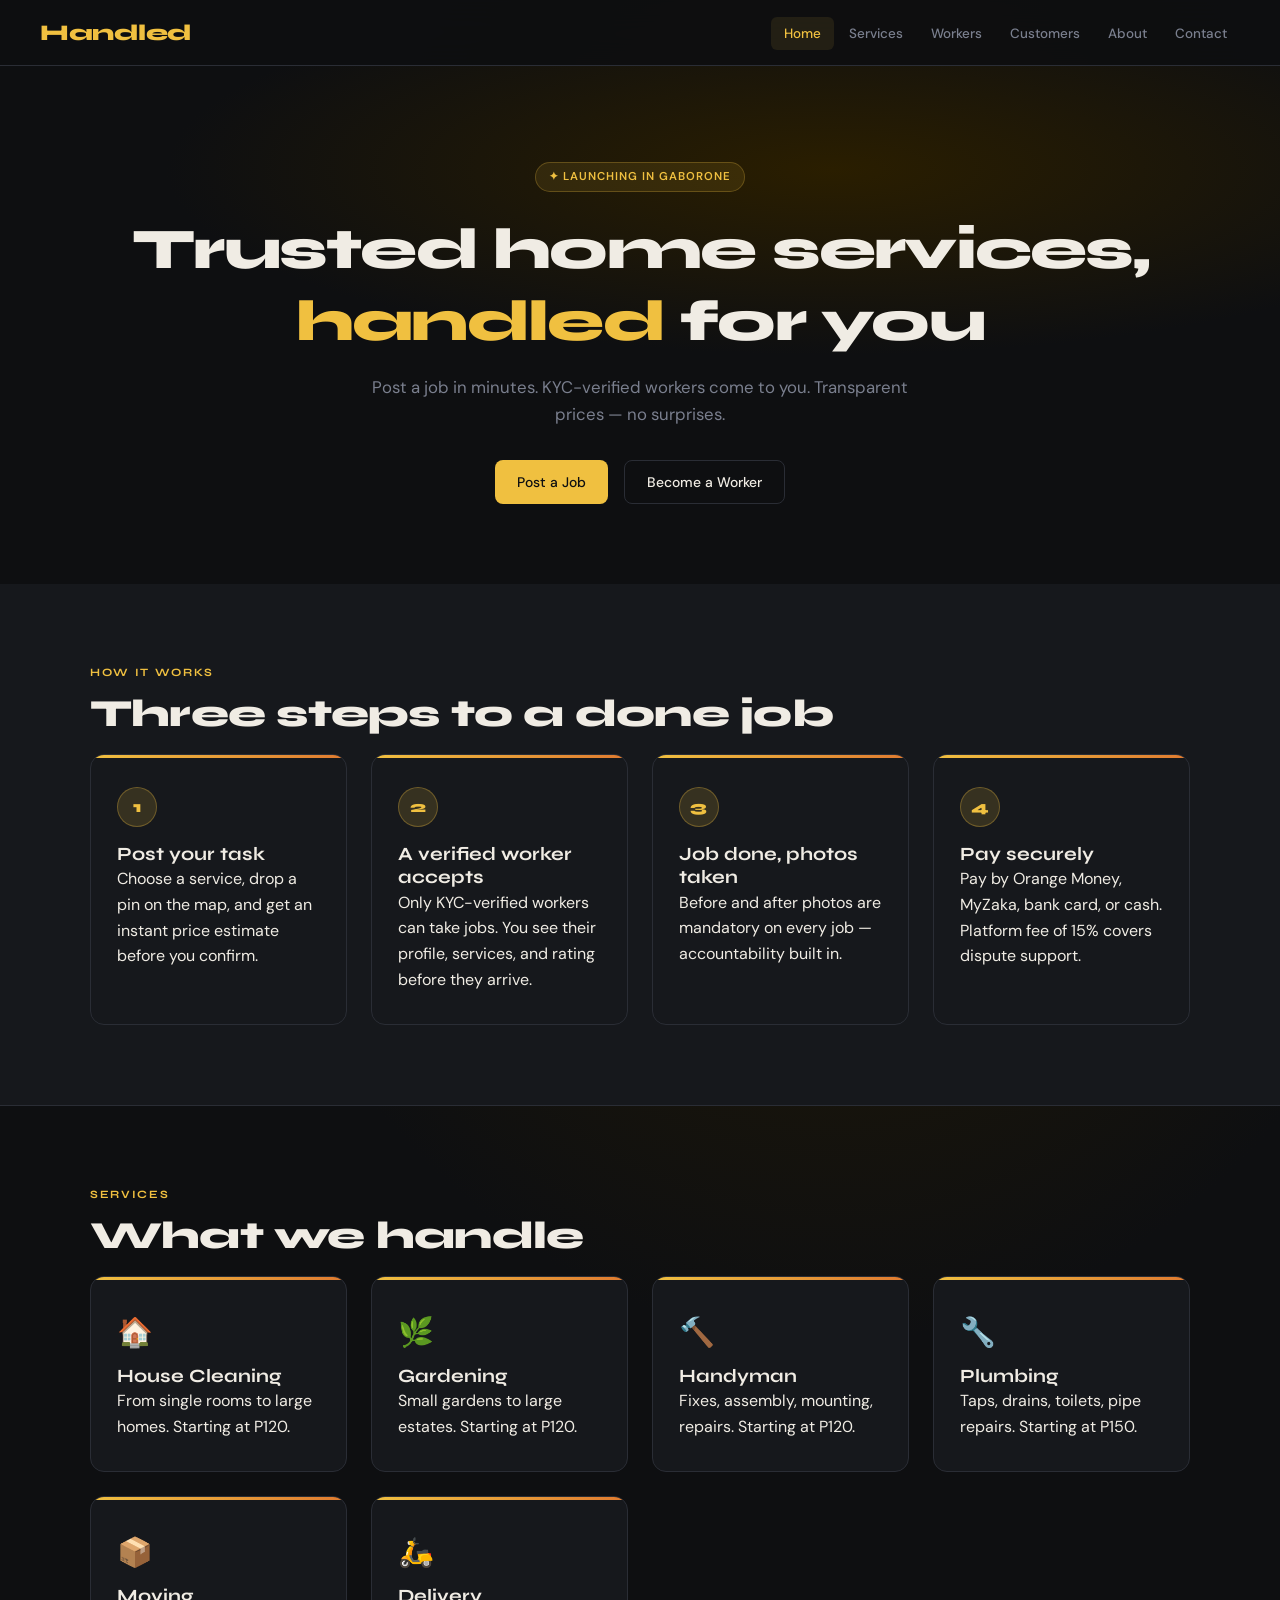
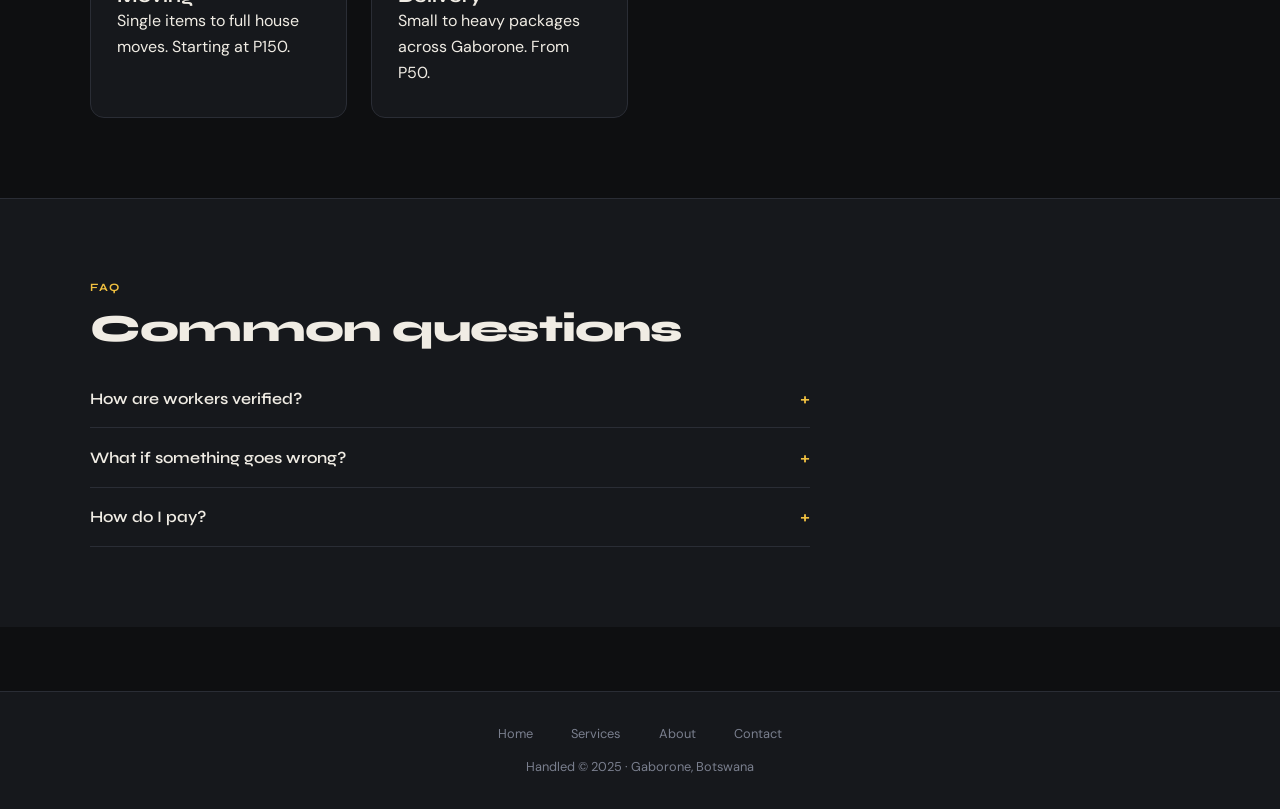
==== index.html @ a6fcd292 "Create index.html" ====
<!DOCTYPE html>
<html lang="en">
<head>
  <meta charset="UTF-8" />
  <meta name="viewport" content="width=device-width, initial-scale=1.0" />
  <title>Handled - Home</title>
  <meta name="description" content="Handled connects you with KYC-verified, trusted workers for house cleaning, plumbing, gardening, handyman jobs, moving, and delivery across Gaborone, Botswana." />
  <link rel="preconnect" href="https://fonts.googleapis.com" />
  <link href="https://fonts.googleapis.com/css2?family=Syne:wght@400;600;700;800&family=DM+Sans:wght@300;400;500;600&display=swap" rel="stylesheet" />
  <style>
    /* Paste ALL root tokens, element resets, structural CSS, and footer styles here verbatim from original code */
    :root {
      --bg: #0e0f11; --surface: #16181c; --surface2: #1e2127; --surface3: #252830; --border: #2a2d35;
      --accent: #f0c040; --accent2: #e07b30; --text: #f0ece4; --muted: #7a7f8e; --success: #4ade80;
      --danger: #f87171; --info: #60a5fa; --radius: 14px; --radius-sm: 8px; --radius-xs: 6px;
      --shadow: 0 4px 24px rgba(0,0,0,0.35); --shadow-lg: 0 8px 40px rgba(0,0,0,0.55); --primary: #0e0f11; --white: #f0ece4;
    }
    *, *::before, *::after { box-sizing: border-box; margin: 0; padding: 0; }
    body { font-family: 'DM Sans', sans-serif; background: var(--bg); color: var(--text); line-height: 1.6; overflow-x: hidden; }
    h1, h2, h3, h4 { font-family: 'Syne', sans-serif; line-height: 1.25; }
    nav { position: fixed; top: 0; left: 0; right: 0; z-index: 1000; background: rgba(14,15,17,.92); backdrop-filter: blur(18px); color: var(--white); display: flex; align-items: center; justify-content: space-between; padding: 0 2.5rem; height: 66px; border-bottom: 1px solid var(--border); }
    .nav-brand { font-family: 'Syne', sans-serif; font-weight: 800; font-size: 1.4rem; color: var(--accent); text-decoration: none; letter-spacing: -.02em; }
    .nav-links { display: flex; gap: 2px; list-style: none; }
    .nav-links a { padding: 8px 13px; border-radius: var(--radius-xs); font-size: .84rem; font-weight: 500; color: var(--muted); text-decoration: none; transition: all .18s; }
    .nav-links a.active { color: var(--accent); background: rgba(240,192,64,.09); }
    .hero { background: radial-gradient(ellipse 80% 55% at 65% 20%, #2a1e00, var(--bg) 65%); color: var(--white); padding: 6rem 2.5rem 5rem; text-align: center; }
    .hero h1 { font-size: clamp(2rem, 5vw, 3.6rem); font-weight: 800; margin-bottom: 1rem; letter-spacing: -.03em; }
    .hero h1 span { color: var(--accent); }
    .hero-badge { display: inline-flex; align-items: center; gap: 7px; background: rgba(240,192,64,.1); border: 1px solid rgba(240,192,64,.25); padding: 5px 13px; border-radius: 99px; margin-bottom: 22px; font-size: .71rem; letter-spacing: .09em; text-transform: uppercase; color: var(--accent); font-weight: 600; }
    .hero p { font-size: 1.05rem; color: var(--muted); max-width: 560px; margin: 0 auto 2rem; }
    .hero-btns { display: flex; gap: 1rem; justify-content: center; flex-wrap: wrap; }
    .btn { display: inline-flex; align-items: center; gap: .4rem; padding: 10px 22px; border-radius: var(--radius-sm); font-family: 'DM Sans', sans-serif; font-size: .87rem; font-weight: 500; cursor: pointer; border: none; transition: all .18s; text-decoration: none; }
    .btn-primary { background: var(--accent); color: #0e0f11; }
    .btn-outline { background: transparent; color: var(--text); border: 1px solid var(--border); }
    .section { padding: 5rem 2.5rem; }
    .section-inner { max-width: 1100px; margin: 0 auto; }
    .section-label { font-size: .7rem; font-weight: 700; text-transform: uppercase; letter-spacing: .15em; color: var(--accent); margin-bottom: .5rem; font-family: 'Syne', sans-serif; }
    .section-title { font-size: clamp(1.6rem, 3vw, 2.4rem); font-weight: 800; margin-bottom: 1rem; letter-spacing: -.02em; }
    .steps-grid { display: grid; grid-template-columns: repeat(auto-fit, minmax(220px, 1fr)); gap: 1.5rem; }
    .step-card { background: var(--surface); border: 1px solid var(--border); border-radius: var(--radius); padding: 2rem 1.6rem; position: relative; overflow: hidden; transition: all .22s; }
    .step-card::before { content: ''; position: absolute; top: 0; left: 0; right: 0; height: 3px; background: linear-gradient(90deg, var(--accent), var(--accent2)); }
    .step-num { width: 40px; height: 40px; border-radius: 50%; background: rgba(240,192,64,.15); color: var(--accent); border: 1px solid rgba(240,192,64,.3); display: flex; align-items: center; justify-content: center; font-family: 'Syne', sans-serif; font-weight: 800; font-size: 1rem; margin-bottom: 1rem; }
    .faq-list { max-width: 720px; }
    .faq-item { border-bottom: 1px solid var(--border); }
    .faq-q { width: 100%; background: none; border: none; text-align: left; padding: 1.1rem 0; font-family: 'Syne', sans-serif; font-size: 1rem; font-weight: 600; cursor: pointer; display: flex; justify-content: space-between; align-items: center; color: var(--text); }
    .faq-icon { font-size: 1.2rem; transition: transform .2s; color: var(--accent); }
    .faq-a { display: none; padding-bottom: 1rem; font-size: .88rem; color: var(--muted); line-height: 1.7; }
    .faq-a.open { display: block; }
    footer { background: var(--surface); border-top: 1px solid var(--border); color: var(--muted); text-align: center; padding: 2rem; font-size: .8rem; margin-top: 4rem; }
    footer a { color: var(--muted); text-decoration: none; margin: 0 .6rem; }
    .footer-links { display: flex; justify-content: center; flex-wrap: wrap; gap: .3rem 1.2rem; margin-bottom: .8rem; }
    #page-home { background: radial-gradient(ellipse 80% 55% at 65% 20%, #2a1e00, var(--bg) 65%); display: block; padding-top: 66px;}
  </style>
</head>
<body>

<nav aria-label="Main navigation">
  <a class="nav-brand" href="index.html">Handled</a>
  <ul class="nav-links" role="list">
    <li><a href="index.html" id="nav-home" class="active">Home</a></li>
    <li><a href="services.html" id="nav-services">Services</a></li>
    <li><a href="workers.html" id="nav-workers">Workers</a></li>
    <li><a href="customers.html" id="nav-customers">Customers</a></li>
    <li><a href="about.html" id="nav-about">About</a></li>
    <li><a href="contact.html" id="nav-contact">Contact</a></li>
  </ul>
</nav>

<div class="page active" id="page-home">
  <section class="hero">
    <div class="hero-badge">✦ Launching in Gaborone</div>
    <h1>Trusted home services,<br><span>handled</span> for you</h1>
    <p>Post a job in minutes. KYC-verified workers come to you. Transparent prices — no surprises.</p>
    <div class="hero-btns">
      <a class="btn btn-primary" href="customers.html">Post a Job</a>
      <a class="btn btn-outline" href="workers.html">Become a Worker</a>
    </div>
  </section>

  <section class="section" style="background:var(--surface);border-bottom:1px solid var(--border);">
    <div class="section-inner">
      <p class="section-label">How it works</p>
      <h2 class="section-title">Three steps to a done job</h2>
      <div class="steps-grid">
        <div class="step-card"><div class="step-num" aria-hidden="true">1</div><h3>Post your task</h3><p>Choose a service, drop a pin on the map, and get an instant price estimate before you confirm.</p></div>
        <div class="step-card"><div class="step-num" aria-hidden="true">2</div><h3>A verified worker accepts</h3><p>Only KYC-verified workers can take jobs. You see their profile, services, and rating before they arrive.</p></div>
        <div class="step-card"><div class="step-num" aria-hidden="true">3</div><h3>Job done, photos taken</h3><p>Before and after photos are mandatory on every job — accountability built in.</p></div>
        <div class="step-card"><div class="step-num" aria-hidden="true">4</div><h3>Pay securely</h3><p>Pay by Orange Money, MyZaka, bank card, or cash. Platform fee of 15% covers dispute support.</p></div>
      </div>
    </div>
  </section>

  <section class="section">
    <div class="section-inner">
      <p class="section-label">Services</p>
      <h2 class="section-title">What we handle</h2>
      <div class="steps-grid">
        <div class="step-card" style="cursor:pointer" onclick="window.location.href='services.html'"><div style="font-size:1.8rem;margin-bottom:.6rem">🏠</div><h3>House Cleaning</h3><p>From single rooms to large homes. Starting at P120.</p></div>
        <div class="step-card" style="cursor:pointer" onclick="window.location.href='services.html'"><div style="font-size:1.8rem;margin-bottom:.6rem">🌿</div><h3>Gardening</h3><p>Small gardens to large estates. Starting at P120.</p></div>
        <div class="step-card" style="cursor:pointer" onclick="window.location.href='services.html'"><div style="font-size:1.8rem;margin-bottom:.6rem">🔨</div><h3>Handyman</h3><p>Fixes, assembly, mounting, repairs. Starting at P120.</p></div>
        <div class="step-card" style="cursor:pointer" onclick="window.location.href='services.html'"><div style="font-size:1.8rem;margin-bottom:.6rem">🔧</div><h3>Plumbing</h3><p>Taps, drains, toilets, pipe repairs. Starting at P150.</p></div>
        <div class="step-card" style="cursor:pointer" onclick="window.location.href='services.html'"><div style="font-size:1.8rem;margin-bottom:.6rem">📦</div><h3>Moving</h3><p>Single items to full house moves. Starting at P150.</p></div>
        <div class="step-card" style="cursor:pointer" onclick="window.location.href='services.html'"><div style="font-size:1.8rem;margin-bottom:.6rem">🛵</div><h3>Delivery</h3><p>Small to heavy packages across Gaborone. From P50.</p></div>
      </div>
    </div>
  </section>

  <section class="section" style="background:var(--surface);border-top:1px solid var(--border);">
    <div class="section-inner">
      <p class="section-label">FAQ</p>
      <h2 class="section-title">Common questions</h2>
      <div class="faq-list" id="faqList">
        <div class="faq-item"><button class="faq-q" onclick="toggleFaq(this)">How are workers verified? <span class="faq-icon">+</span></button><div class="faq-a">Every worker submits a government-issued ID and a selfie. Our admin team manually reviews these before approving. Workers cannot go online until verified.</div></div>
        <div class="faq-item"><button class="faq-q" onclick="toggleFaq(this)">What if something goes wrong? <span class="faq-icon">+</span></button><div class="faq-a">Contact our support team within 48 hours of job completion. We review the mandatory before and after photos and mediate between you and the worker. Refunds are assessed case by case.</div></div>
        <div class="faq-item"><button class="faq-q" onclick="toggleFaq(this)">How do I pay? <span class="faq-icon">+</span></button><div class="faq-a">We accept Orange Money, MyZaka, bank card, and cash. Payment is confirmed once the job is marked done and both parties are satisfied.</div></div>
      </div>
    </div>
  </section>

  <footer>
    <div class="footer-links">
      <a href="index.html">Home</a><a href="services.html">Services</a>
      <a href="about.html">About</a><a href="contact.html">Contact</a>
    </div>
    <p>Handled &copy; 2025 &middot; Gaborone, Botswana</p>
  </footer>
</div>

<script>
function toggleFaq(btn){
  const a = btn.nextElementSibling;
  const isOpen = a.style.display === 'block';
  document.querySelectorAll('.faq-a').forEach(el=>el.style.display='none');
  if(!isOpen){ a.style.display = 'block'; }
}
</script>
</body>
</html>
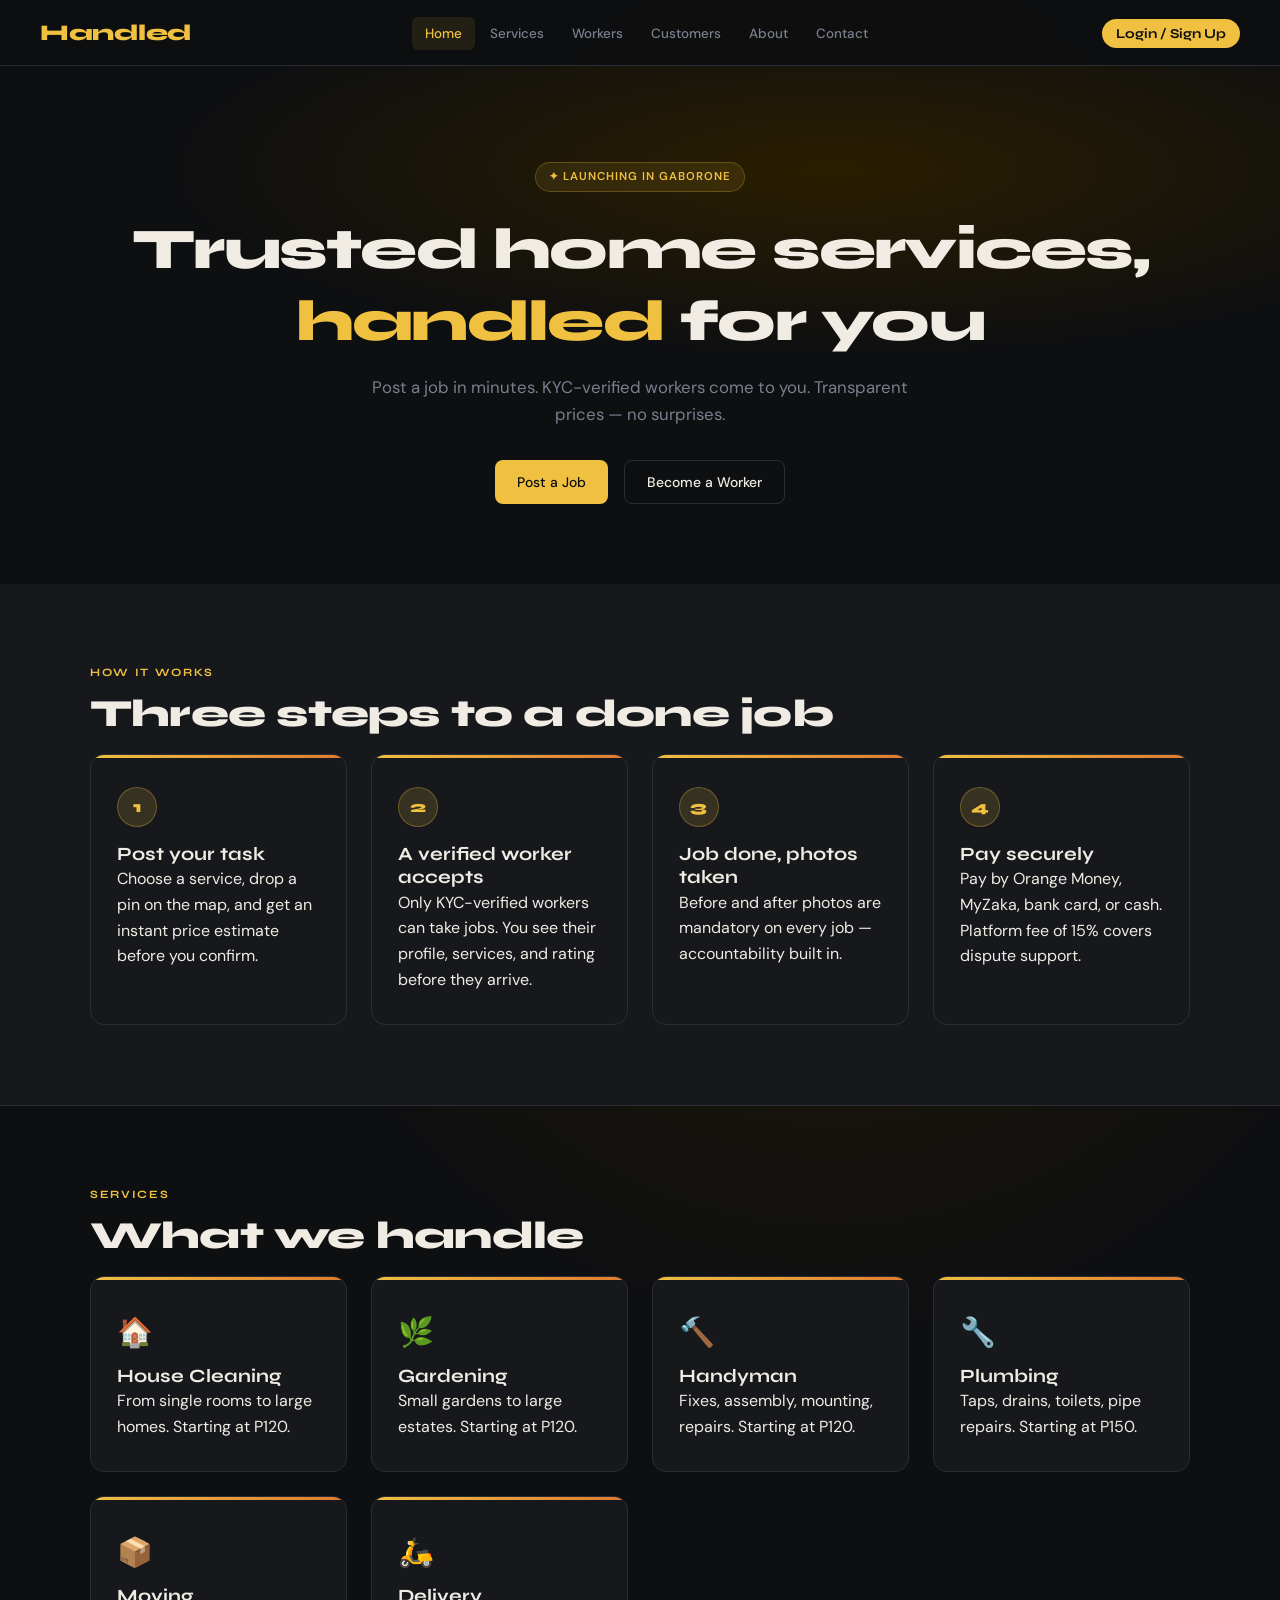
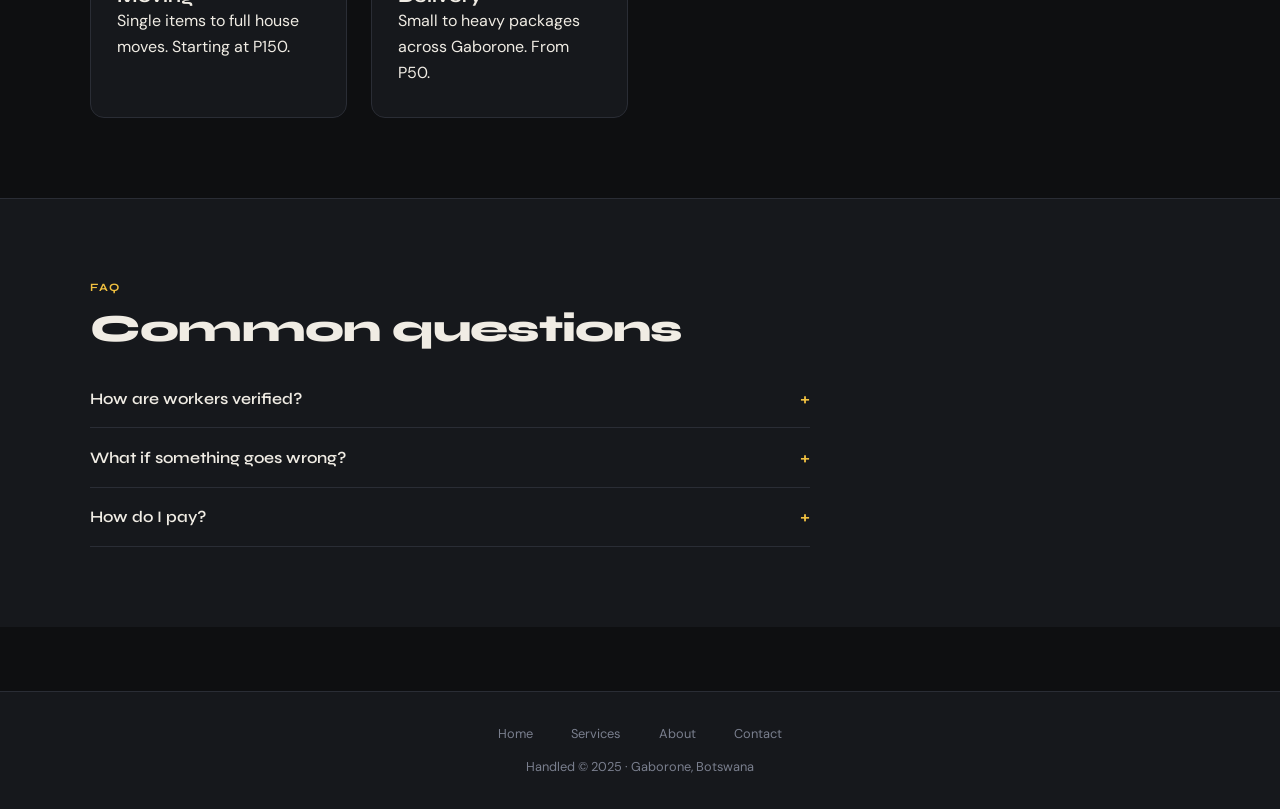
==== commit beceee3d: "Update navigation links and add login button" ====
--- a/index.html
+++ b/index.html
@@ -57,13 +57,16 @@
 <nav aria-label="Main navigation">
   <a class="nav-brand" href="index.html">Handled</a>
   <ul class="nav-links" role="list">
-    <li><a href="index.html" id="nav-home" class="active">Home</a></li>
-    <li><a href="services.html" id="nav-services">Services</a></li>
-    <li><a href="workers.html" id="nav-workers">Workers</a></li>
-    <li><a href="customers.html" id="nav-customers">Customers</a></li>
-    <li><a href="about.html" id="nav-about">About</a></li>
-    <li><a href="contact.html" id="nav-contact">Contact</a></li>
+    <li><a href="index.html" class="active">Home</a></li>
+    <li><a href="services.html">Services</a></li>
+    <li><a href="workers.html">Workers</a></li>
+    <li><a href="customers.html">Customers</a></li>
+    <li><a href="about.html">About</a></li>
+    <li><a href="contact.html">Contact</a></li>
   </ul>
+  <div class="nav-right">
+    <a href="customers.html" style="font-size: .85rem; font-weight: 700; color: #0e0f11; background: var(--accent); text-decoration: none; padding: 6px 14px; border-radius: 20px; font-family: 'Syne', sans-serif;">Login / Sign Up</a>
+  </div>
 </nav>
 
 <div class="page active" id="page-home">
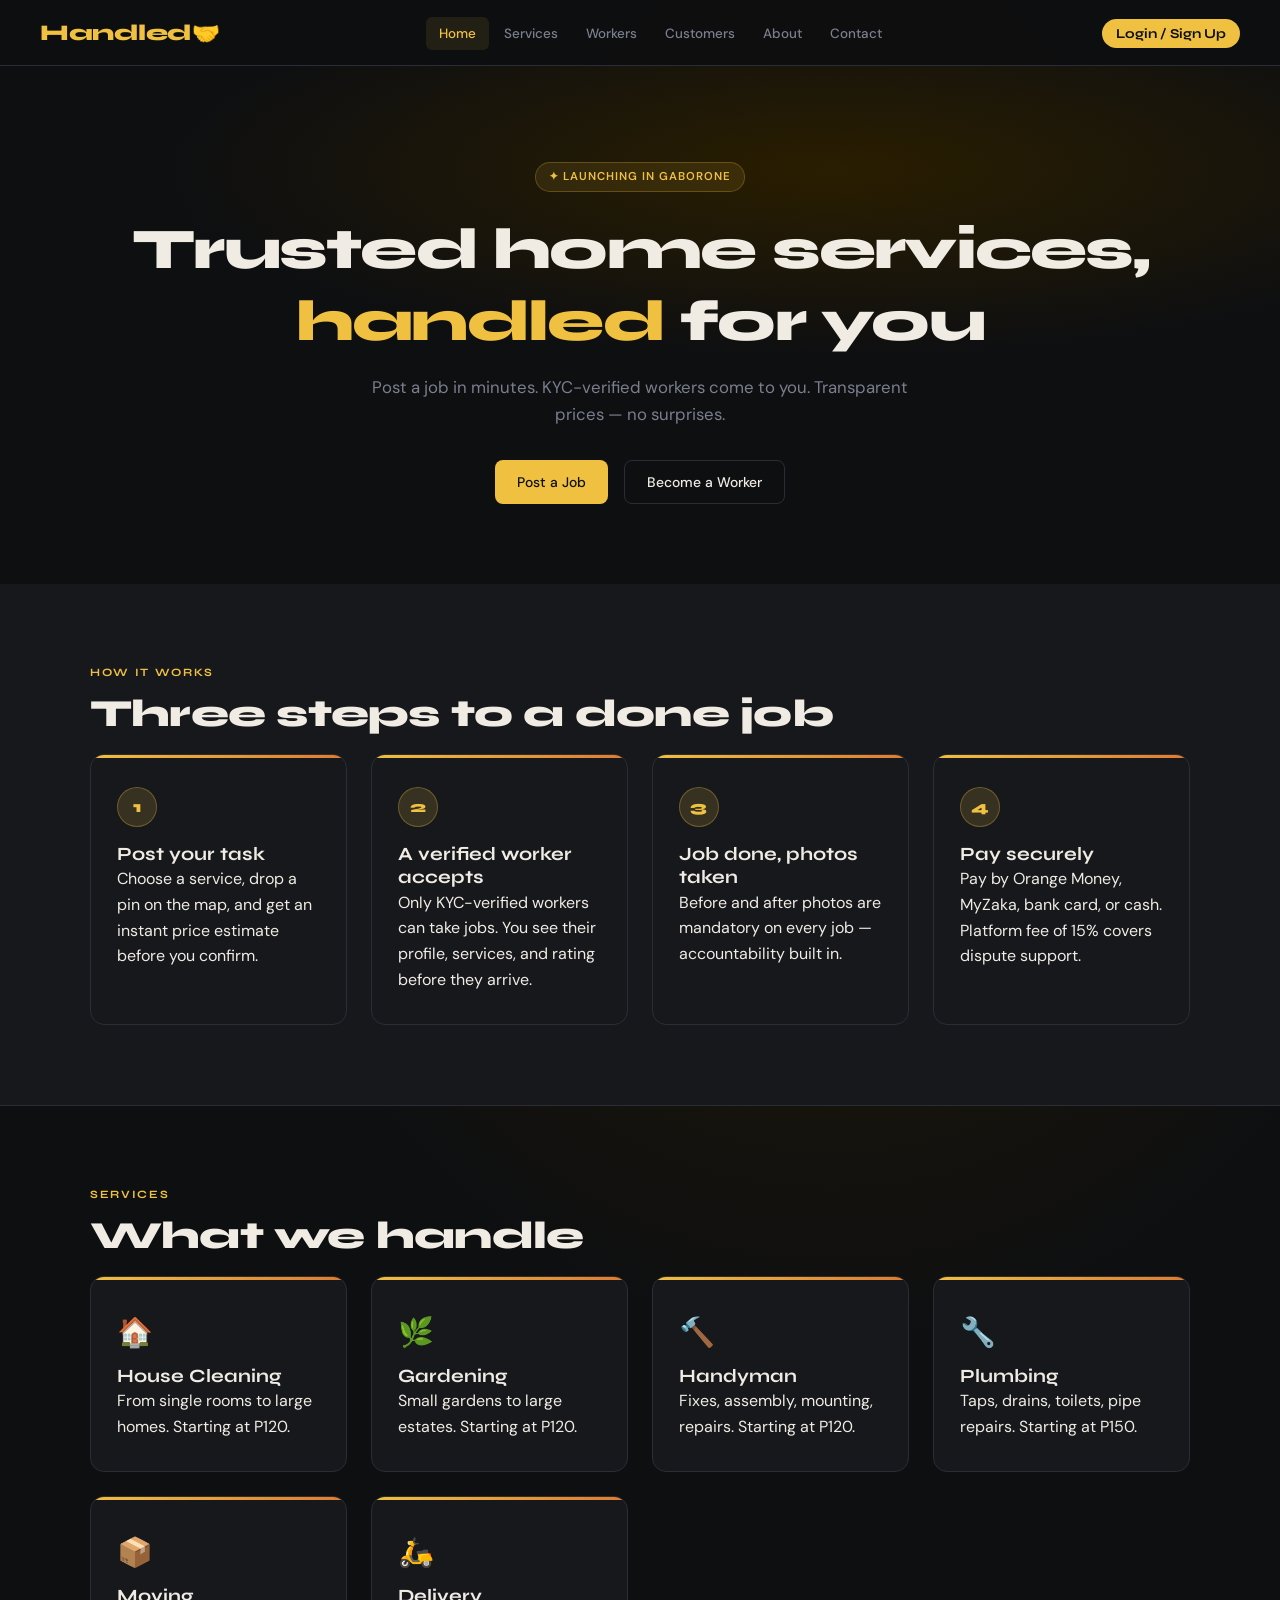
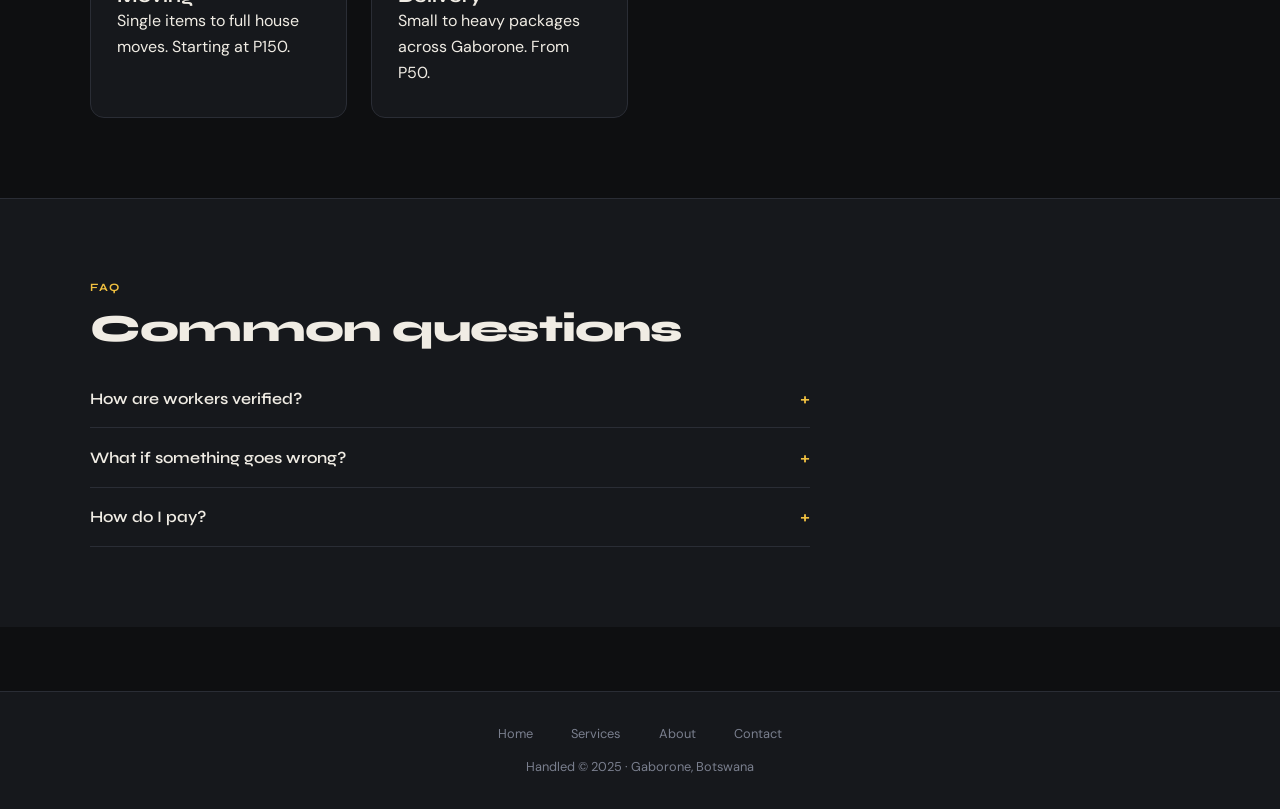
==== commit 7c739b78: "Update index.html" ====
--- a/index.html
+++ b/index.html
@@ -55,7 +55,7 @@
 <body>
 
 <nav aria-label="Main navigation">
-  <a class="nav-brand" href="index.html">Handled</a>
+  <a class="nav-brand" href="index.html">Handled🤝</a>
   <ul class="nav-links" role="list">
     <li><a href="index.html" class="active">Home</a></li>
     <li><a href="services.html">Services</a></li>
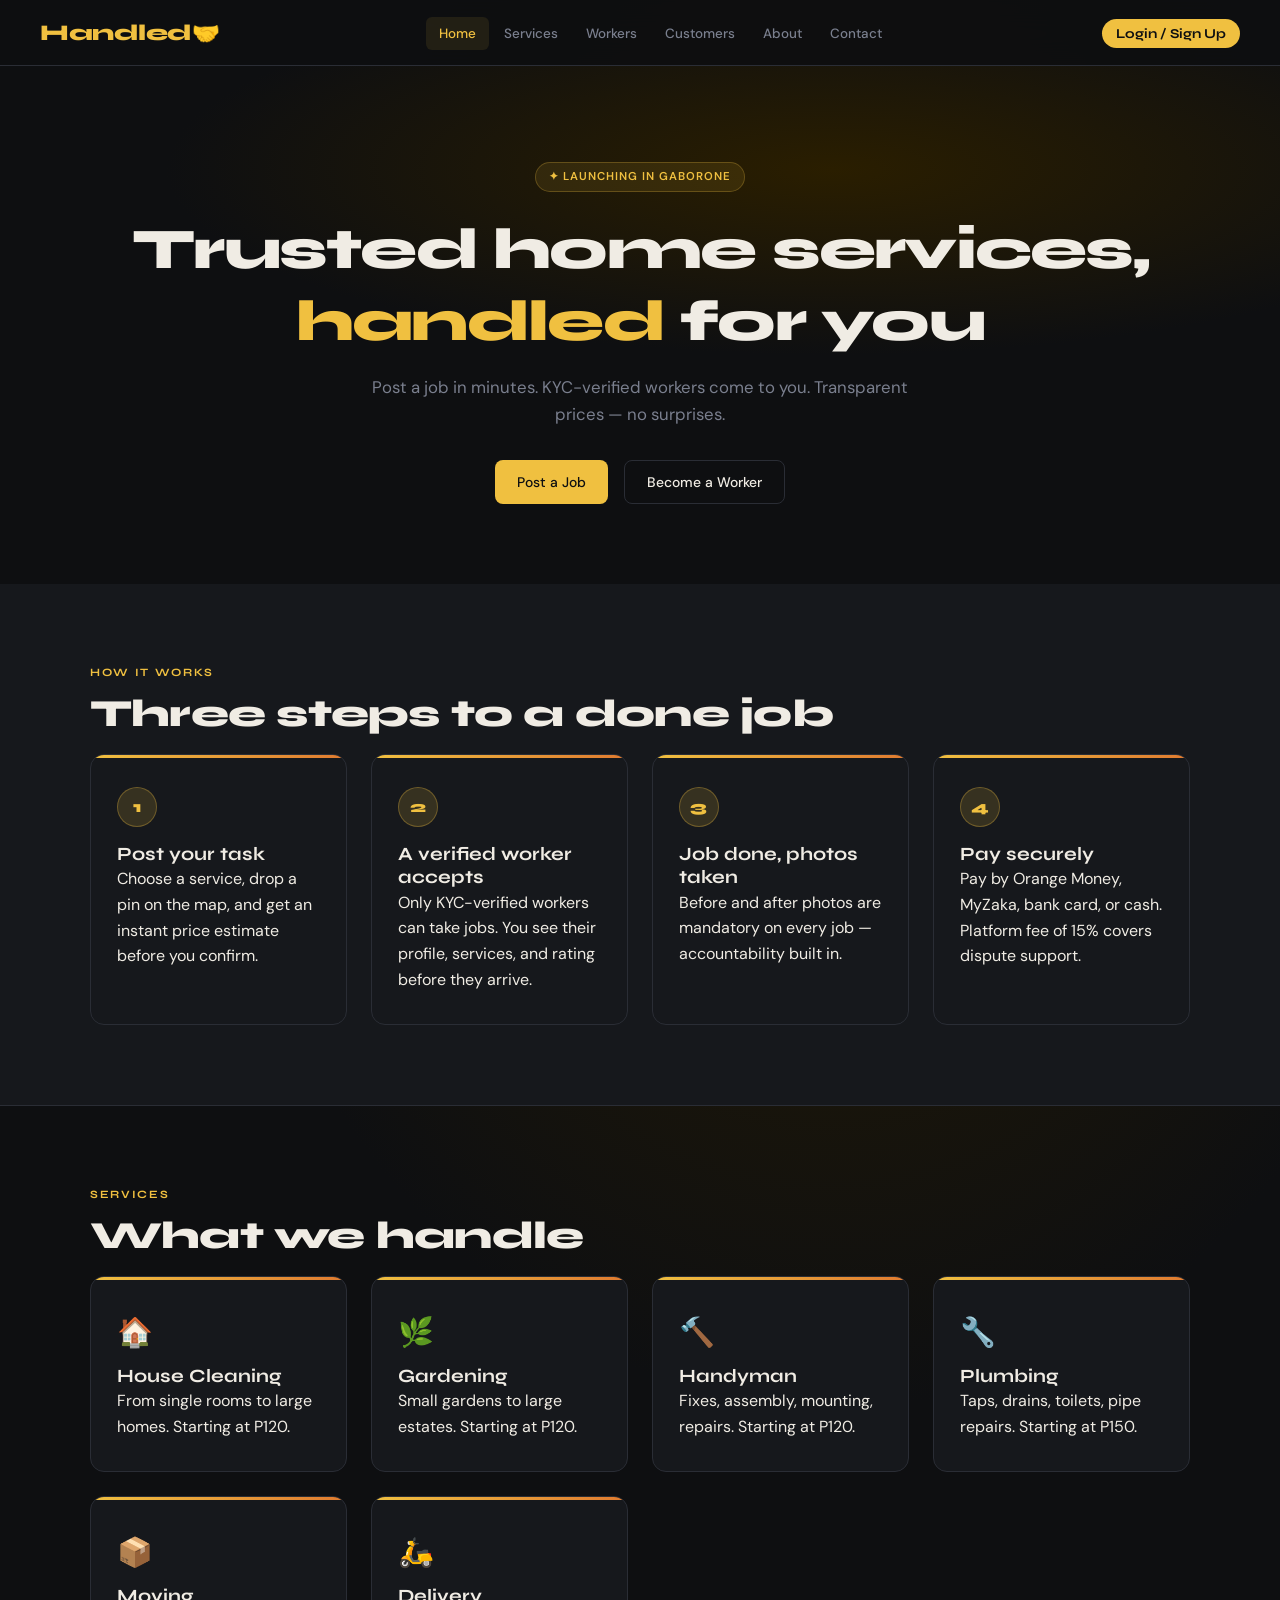
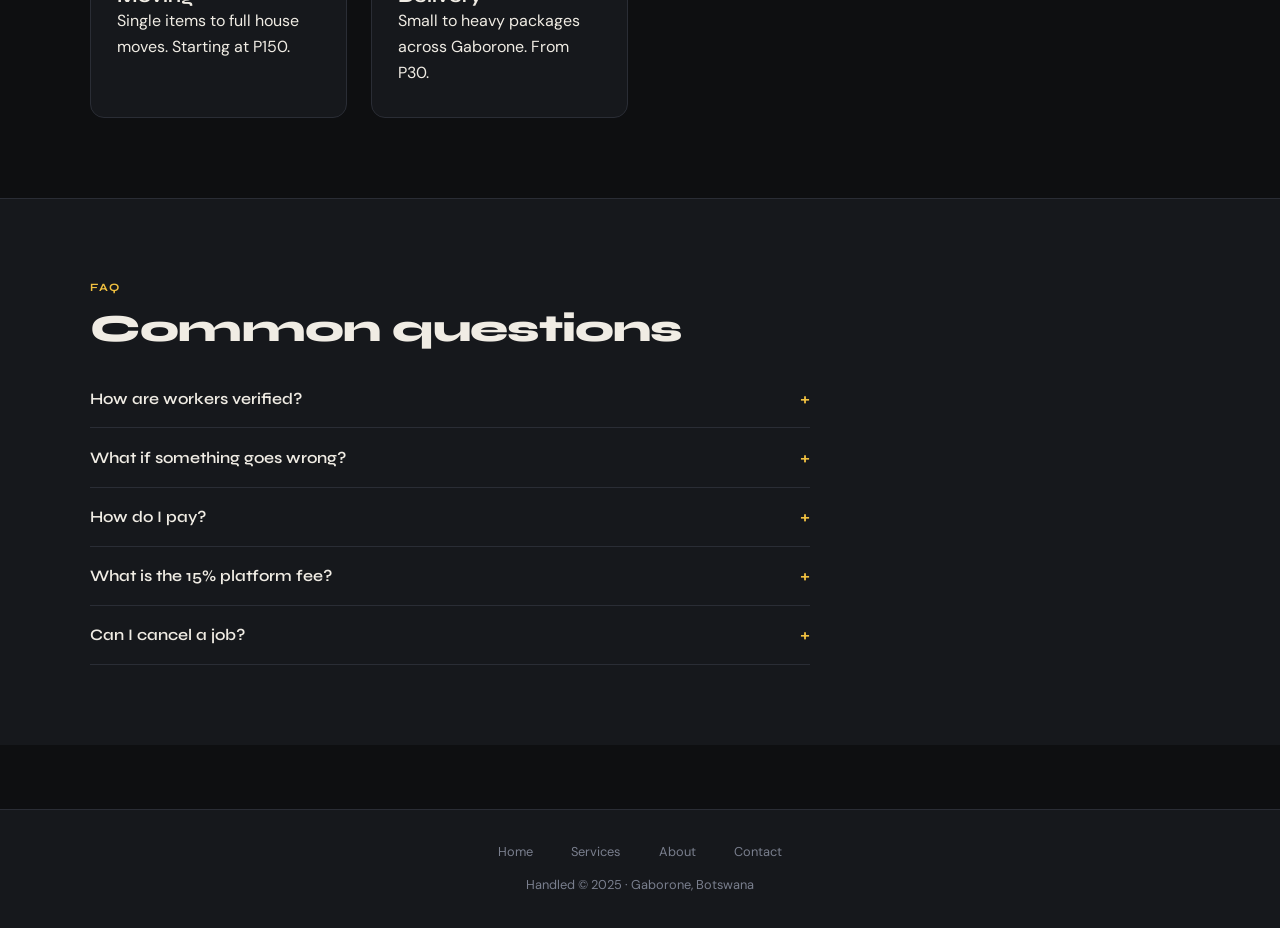
==== commit 0361f48b: "Update delivery pricing and add FAQ items" ====
--- a/index.html
+++ b/index.html
@@ -103,7 +103,7 @@
         <div class="step-card" style="cursor:pointer" onclick="window.location.href='services.html'"><div style="font-size:1.8rem;margin-bottom:.6rem">🔨</div><h3>Handyman</h3><p>Fixes, assembly, mounting, repairs. Starting at P120.</p></div>
         <div class="step-card" style="cursor:pointer" onclick="window.location.href='services.html'"><div style="font-size:1.8rem;margin-bottom:.6rem">🔧</div><h3>Plumbing</h3><p>Taps, drains, toilets, pipe repairs. Starting at P150.</p></div>
         <div class="step-card" style="cursor:pointer" onclick="window.location.href='services.html'"><div style="font-size:1.8rem;margin-bottom:.6rem">📦</div><h3>Moving</h3><p>Single items to full house moves. Starting at P150.</p></div>
-        <div class="step-card" style="cursor:pointer" onclick="window.location.href='services.html'"><div style="font-size:1.8rem;margin-bottom:.6rem">🛵</div><h3>Delivery</h3><p>Small to heavy packages across Gaborone. From P50.</p></div>
+        <div class="step-card" style="cursor:pointer" onclick="window.location.href='services.html'"><div style="font-size:1.8rem;margin-bottom:.6rem">🛵</div><h3>Delivery</h3><p>Small to heavy packages across Gaborone. From P30.</p></div>
       </div>
     </div>
   </section>
@@ -113,9 +113,11 @@
       <p class="section-label">FAQ</p>
       <h2 class="section-title">Common questions</h2>
       <div class="faq-list" id="faqList">
-        <div class="faq-item"><button class="faq-q" onclick="toggleFaq(this)">How are workers verified? <span class="faq-icon">+</span></button><div class="faq-a">Every worker submits a government-issued ID and a selfie. Our admin team manually reviews these before approving. Workers cannot go online until verified.</div></div>
-        <div class="faq-item"><button class="faq-q" onclick="toggleFaq(this)">What if something goes wrong? <span class="faq-icon">+</span></button><div class="faq-a">Contact our support team within 48 hours of job completion. We review the mandatory before and after photos and mediate between you and the worker. Refunds are assessed case by case.</div></div>
-        <div class="faq-item"><button class="faq-q" onclick="toggleFaq(this)">How do I pay? <span class="faq-icon">+</span></button><div class="faq-a">We accept Orange Money, MyZaka, bank card, and cash. Payment is confirmed once the job is marked done and both parties are satisfied.</div></div>
+          <div class="faq-item"><button class="faq-q" onclick="toggleFaq(this)" aria-expanded="false">How are workers verified? <span class="faq-icon">+</span></button><div class="faq-a">Every worker submits a government-issued ID and a selfie. Our admin team manually reviews these before approving. Workers cannot go online until verified.</div></div>
+        <div class="faq-item"><button class="faq-q" onclick="toggleFaq(this)" aria-expanded="false">What if something goes wrong? <span class="faq-icon">+</span></button><div class="faq-a">Contact our support team within 48 hours of job completion. We review the mandatory before and after photos and mediate between you and the worker. Refunds are assessed case by case.</div></div>
+        <div class="faq-item"><button class="faq-q" onclick="toggleFaq(this)" aria-expanded="false">How do I pay? <span class="faq-icon">+</span></button><div class="faq-a">We accept Orange Money, MyZaka, bank card, and cash. Payment is confirmed once the job is marked done and both parties are satisfied.</div></div>
+        <div class="faq-item"><button class="faq-q" onclick="toggleFaq(this)" aria-expanded="false">What is the 15% platform fee? <span class="faq-icon">+</span></button><div class="faq-a">Handled retains 15% of the job value to cover platform operations, KYC verification, dispute resolution, and customer support. This is always deducted from the worker payout, not added to your bill.</div></div>
+        <div class="faq-item"><button class="faq-q" onclick="toggleFaq(this)" aria-expanded="false">Can I cancel a job? <span class="faq-icon">+</span></button><div class="faq-a">Yes — before a worker accepts, you can cancel at no charge. After acceptance, please contact support as cancellation policies may vary.</div></div>
       </div>
     </div>
   </section>
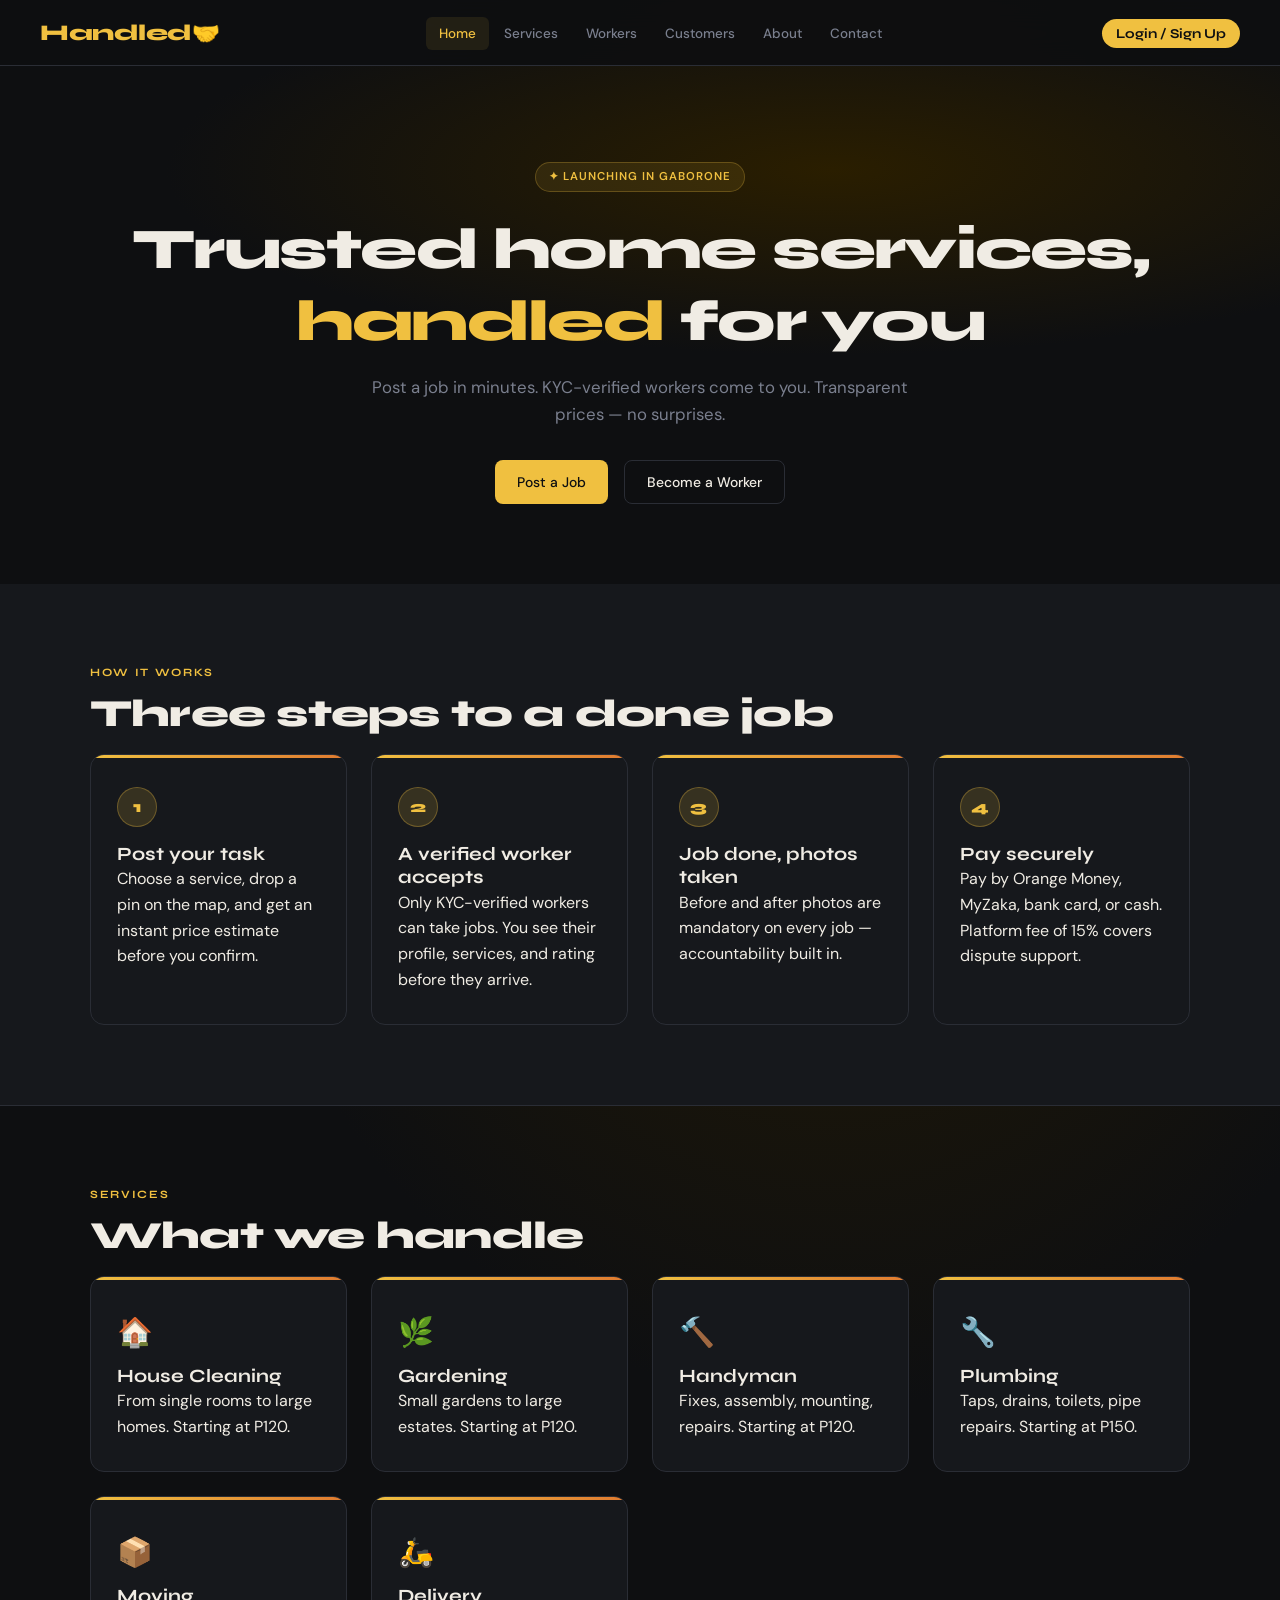
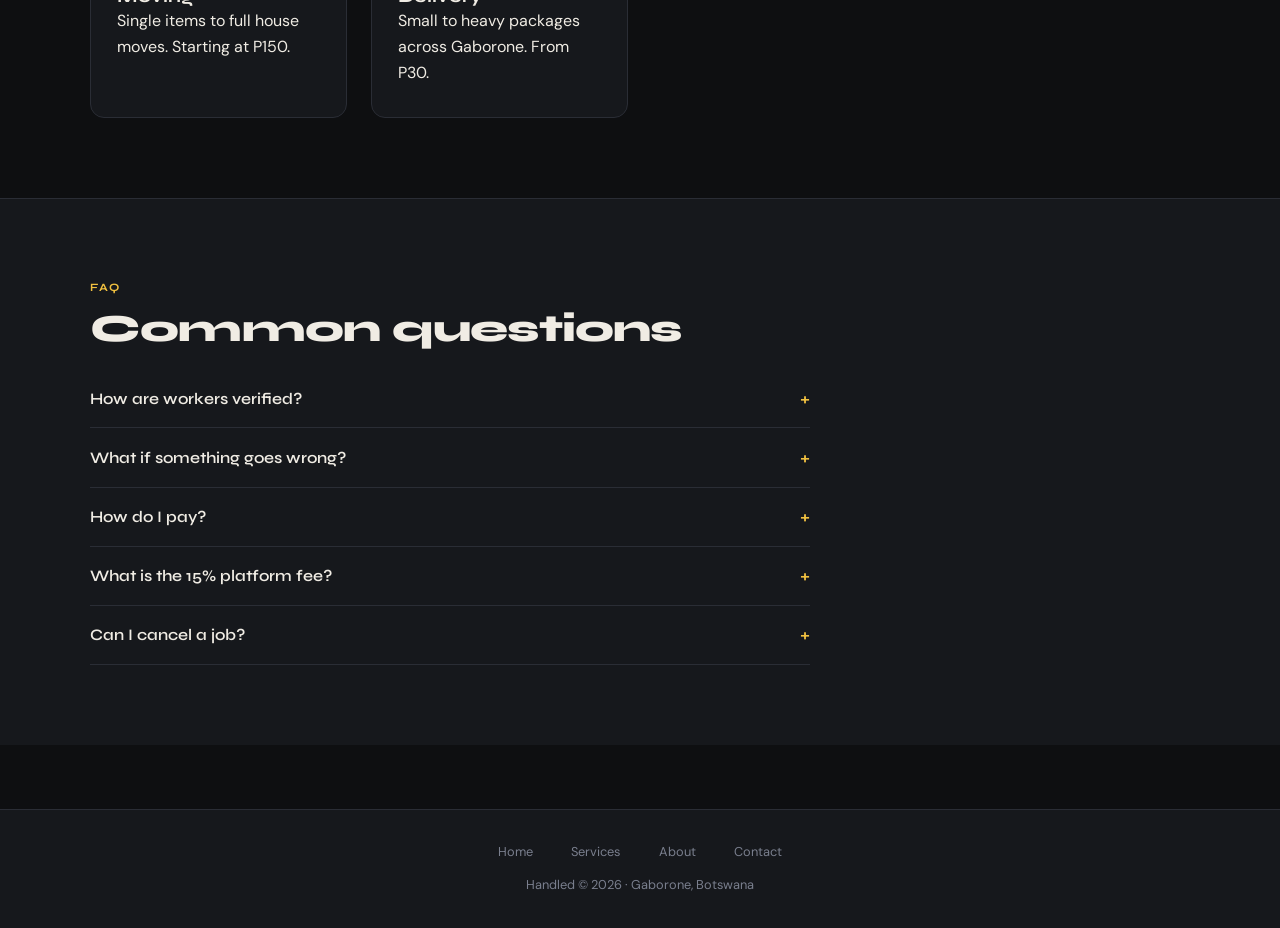
==== commit 1c3babc9: "Update index.html" ====
--- a/index.html
+++ b/index.html
@@ -64,7 +64,7 @@
     <li><a href="about.html">About</a></li>
     <li><a href="contact.html">Contact</a></li>
   </ul>
-  <div class="nav-right">
+<div class="nav-right" id="navAuthZone">
     <a href="customers.html" style="font-size: .85rem; font-weight: 700; color: #0e0f11; background: var(--accent); text-decoration: none; padding: 6px 14px; border-radius: 20px; font-family: 'Syne', sans-serif;">Login / Sign Up</a>
   </div>
 </nav>
@@ -122,22 +122,32 @@
     </div>
   </section>
 
-  <footer>
+<footer>
     <div class="footer-links">
-      <a href="index.html">Home</a><a href="services.html">Services</a>
-      <a href="about.html">About</a><a href="contact.html">Contact</a>
+      <a href="index.html">Home</a><a href="services.html">Services</a><a href="about.html">About</a><a href="contact.html">Contact</a>
     </div>
-    <p>Handled &copy; 2025 &middot; Gaborone, Botswana</p>
+    <p>Handled &copy; 2026 &middot; Gaborone, Botswana</p>
   </footer>
-</div>
+</div> <script>
+window.addEventListener('DOMContentLoaded', () => {
+  try {
+    const sessionUser = localStorage.getItem('handled_current_user');
+    if (sessionUser) {
+      const user = JSON.parse(sessionUser);
+      const navAuthZone = document.getElementById('navAuthZone');
+      
+      if (navAuthZone) {
+        // If the user object contains an 'area' property, they are a worker
+        const emoji = user.area ? '👷' : '👋';
+        navAuthZone.innerHTML = `<span style="font-size:0.85rem; color:var(--accent); font-weight:700;">${emoji} ${user.name}</span>`;
+      }
+    }
+  } catch (e) {
+    console.error("Session sync failed:", e);
+  }
+});
+</script>
 
-<script>
-function toggleFaq(btn){
-  const a = btn.nextElementSibling;
-  const isOpen = a.style.display === 'block';
-  document.querySelectorAll('.faq-a').forEach(el=>el.style.display='none');
-  if(!isOpen){ a.style.display = 'block'; }
-}
-</script>
+
 </body>
 </html>
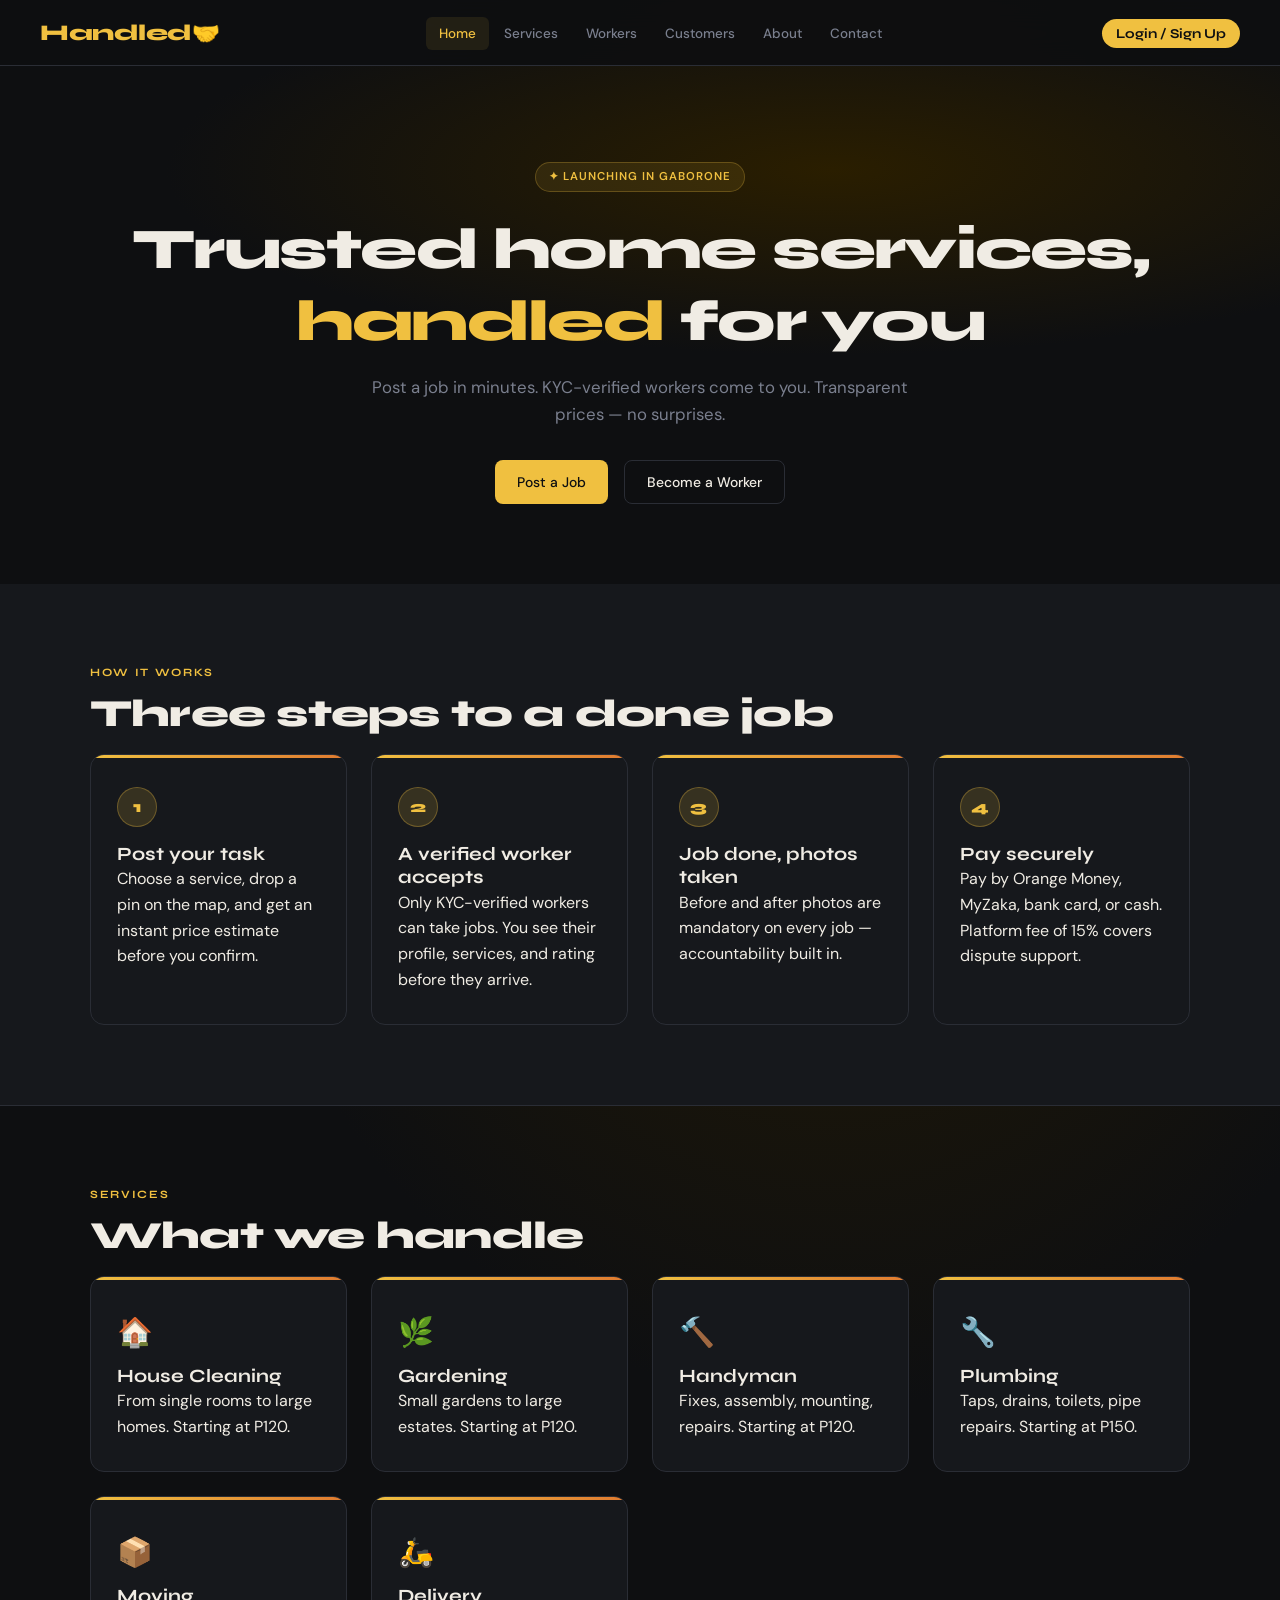
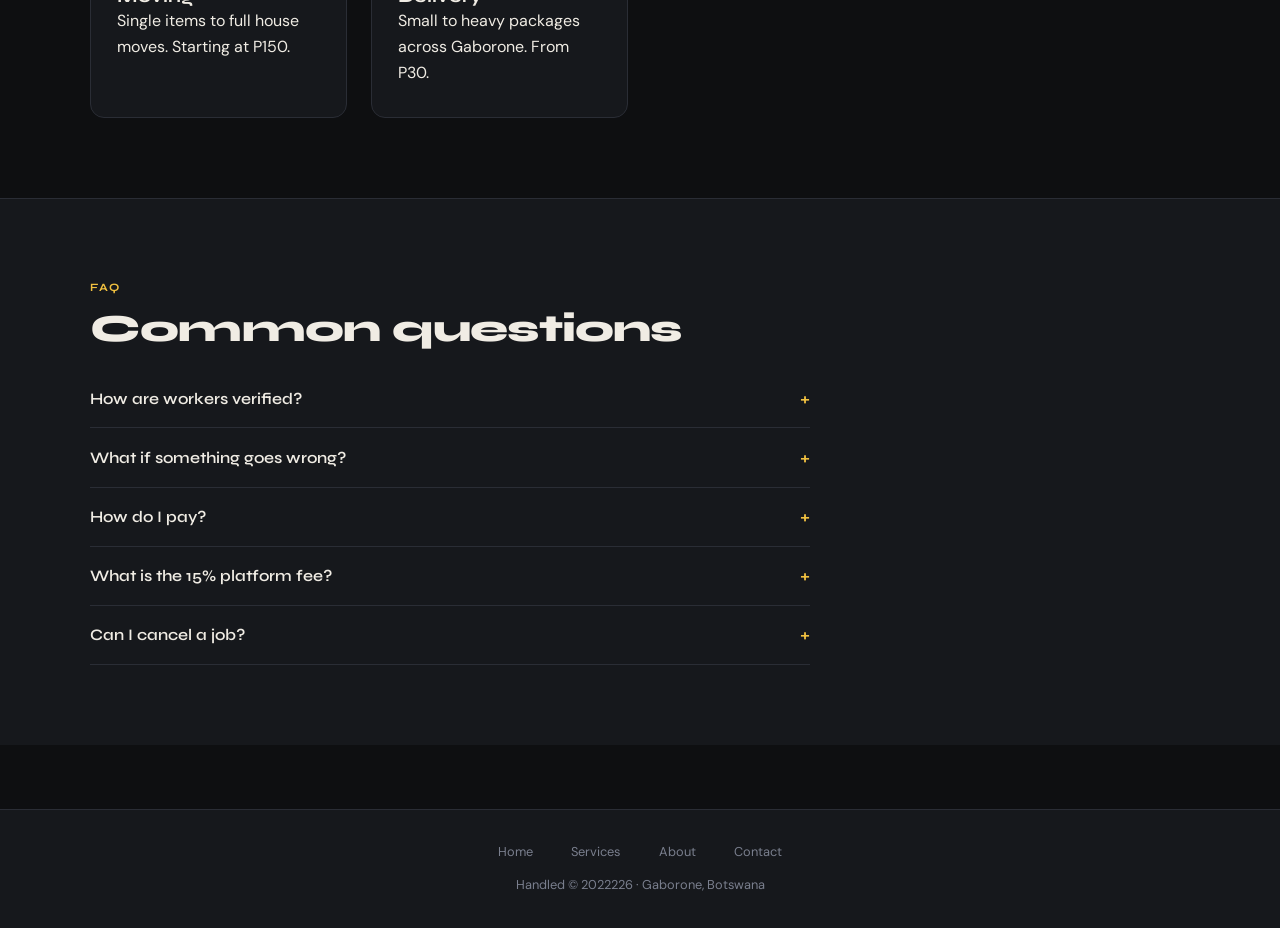
==== commit ef3c2eef: "Update index.html" ====
--- a/index.html
+++ b/index.html
@@ -126,7 +126,7 @@
     <div class="footer-links">
       <a href="index.html">Home</a><a href="services.html">Services</a><a href="about.html">About</a><a href="contact.html">Contact</a>
     </div>
-    <p>Handled &copy; 2026 &middot; Gaborone, Botswana</p>
+    <p>Handled &copy; 2022226 &middot; Gaborone, Botswana</p>
   </footer>
 </div> <script>
 window.addEventListener('DOMContentLoaded', () => {
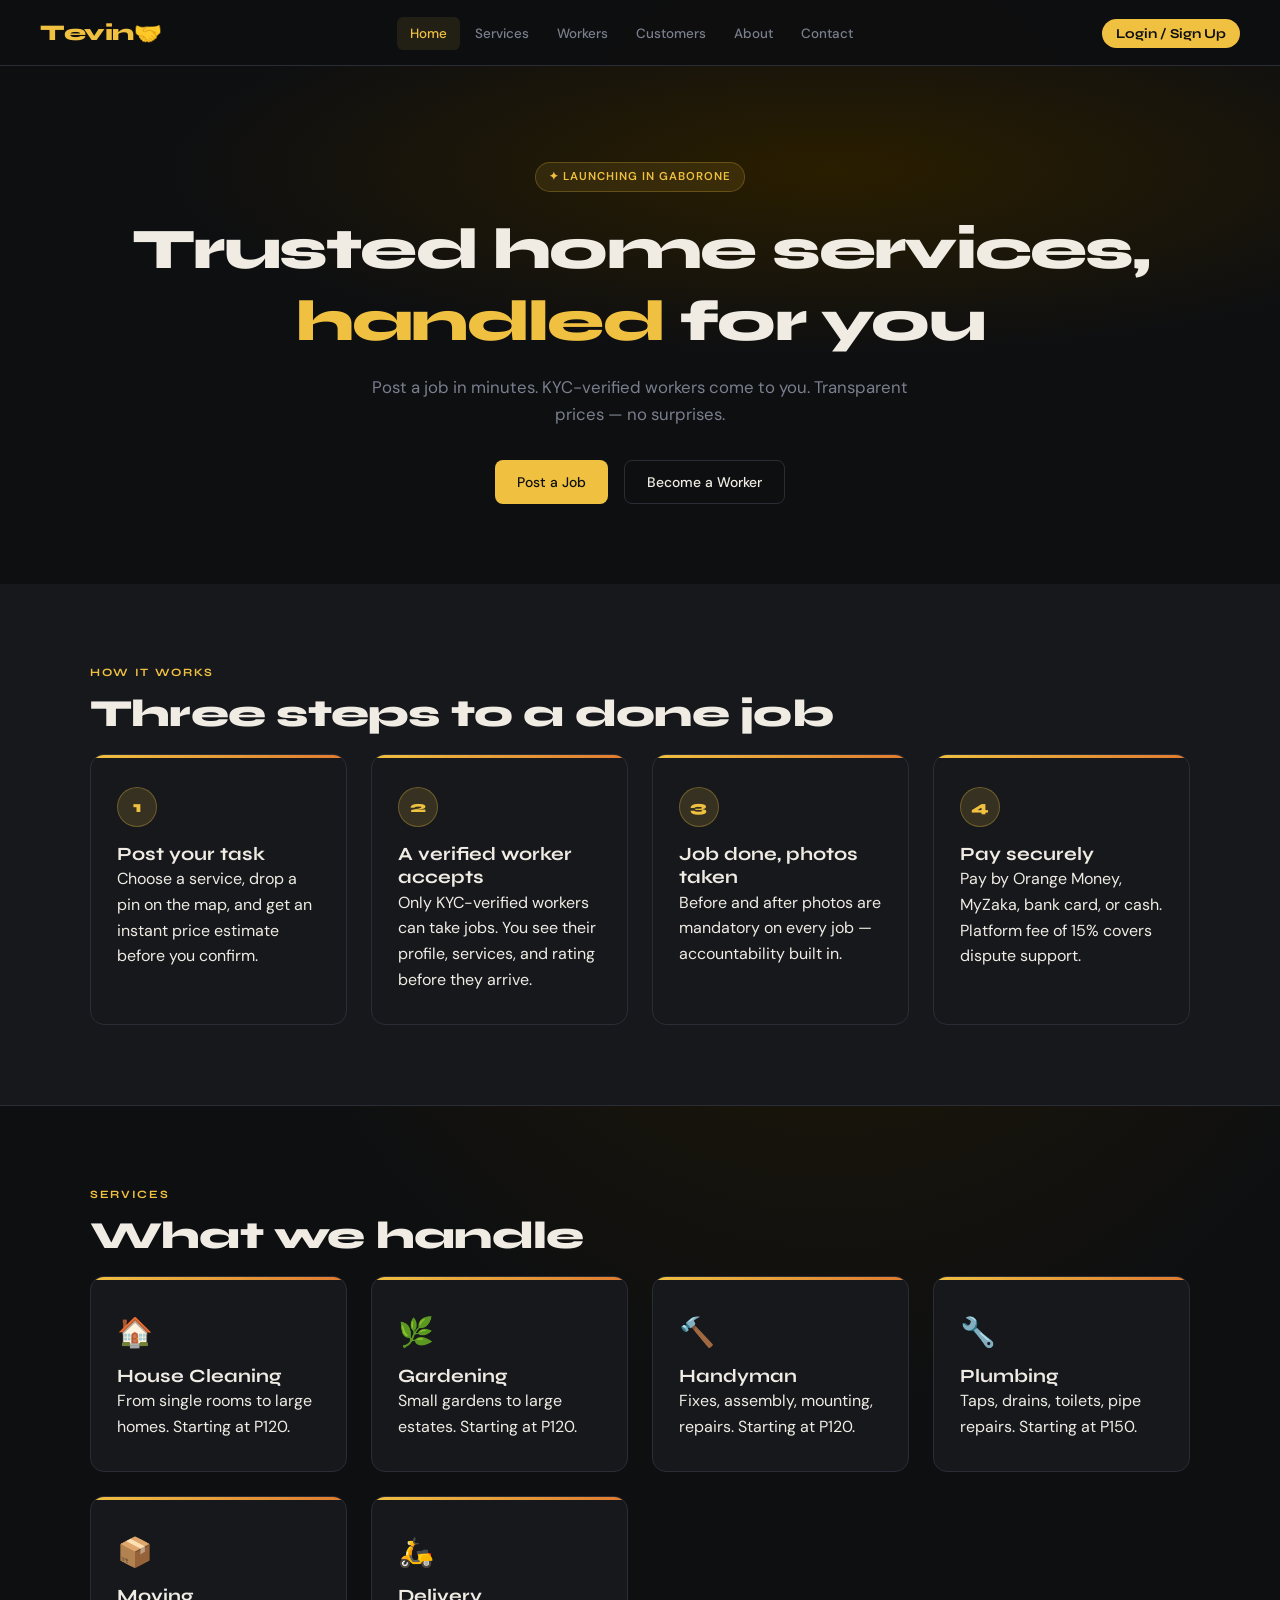
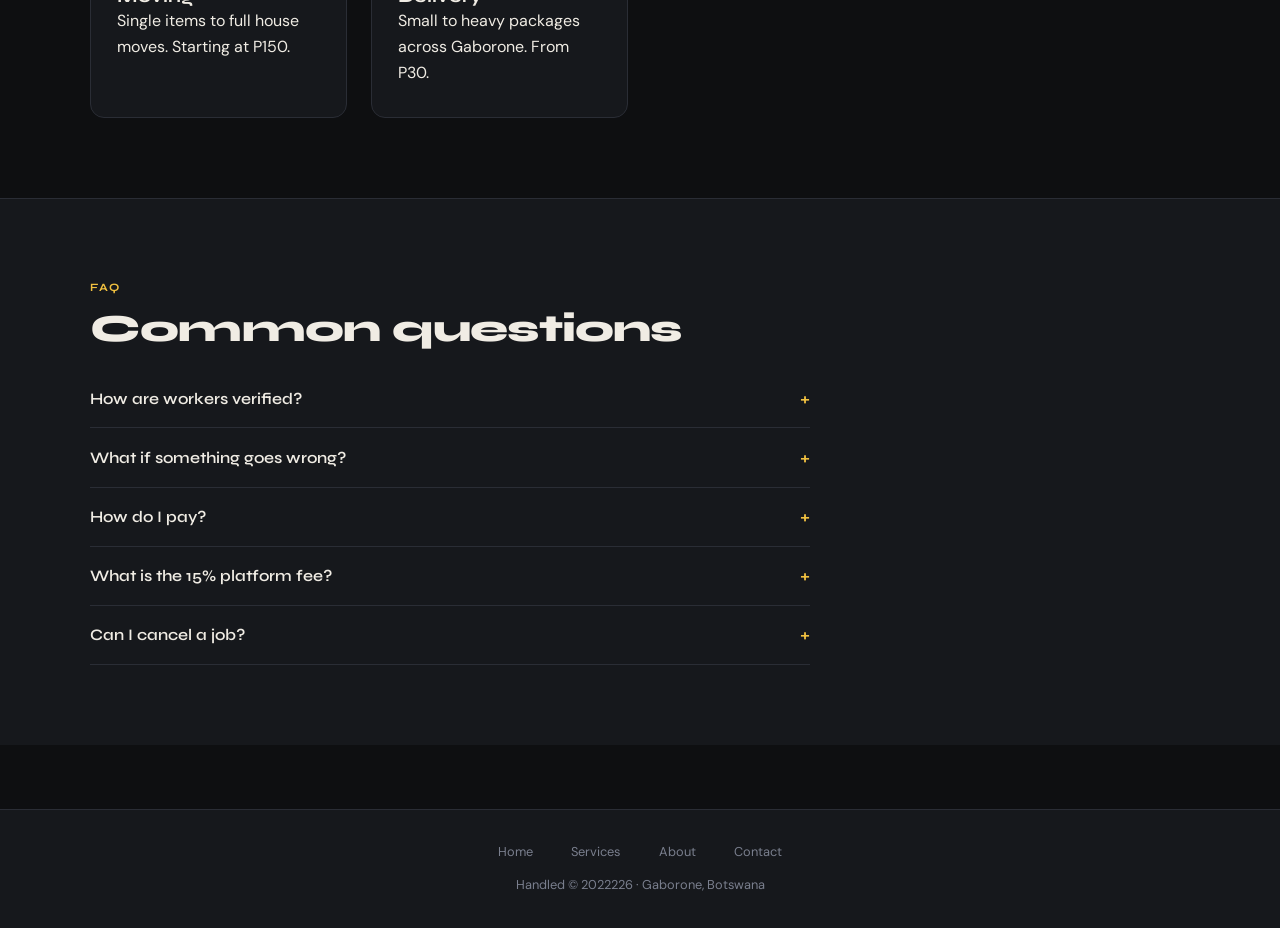
==== commit 472036db: "Update navigation brand name in index.html" ====
--- a/index.html
+++ b/index.html
@@ -55,7 +55,7 @@
 <body>
 
 <nav aria-label="Main navigation">
-  <a class="nav-brand" href="index.html">Handled🤝</a>
+  <a class="nav-brand" href="index.html">Tevin🤝</a>
   <ul class="nav-links" role="list">
     <li><a href="index.html" class="active">Home</a></li>
     <li><a href="services.html">Services</a></li>
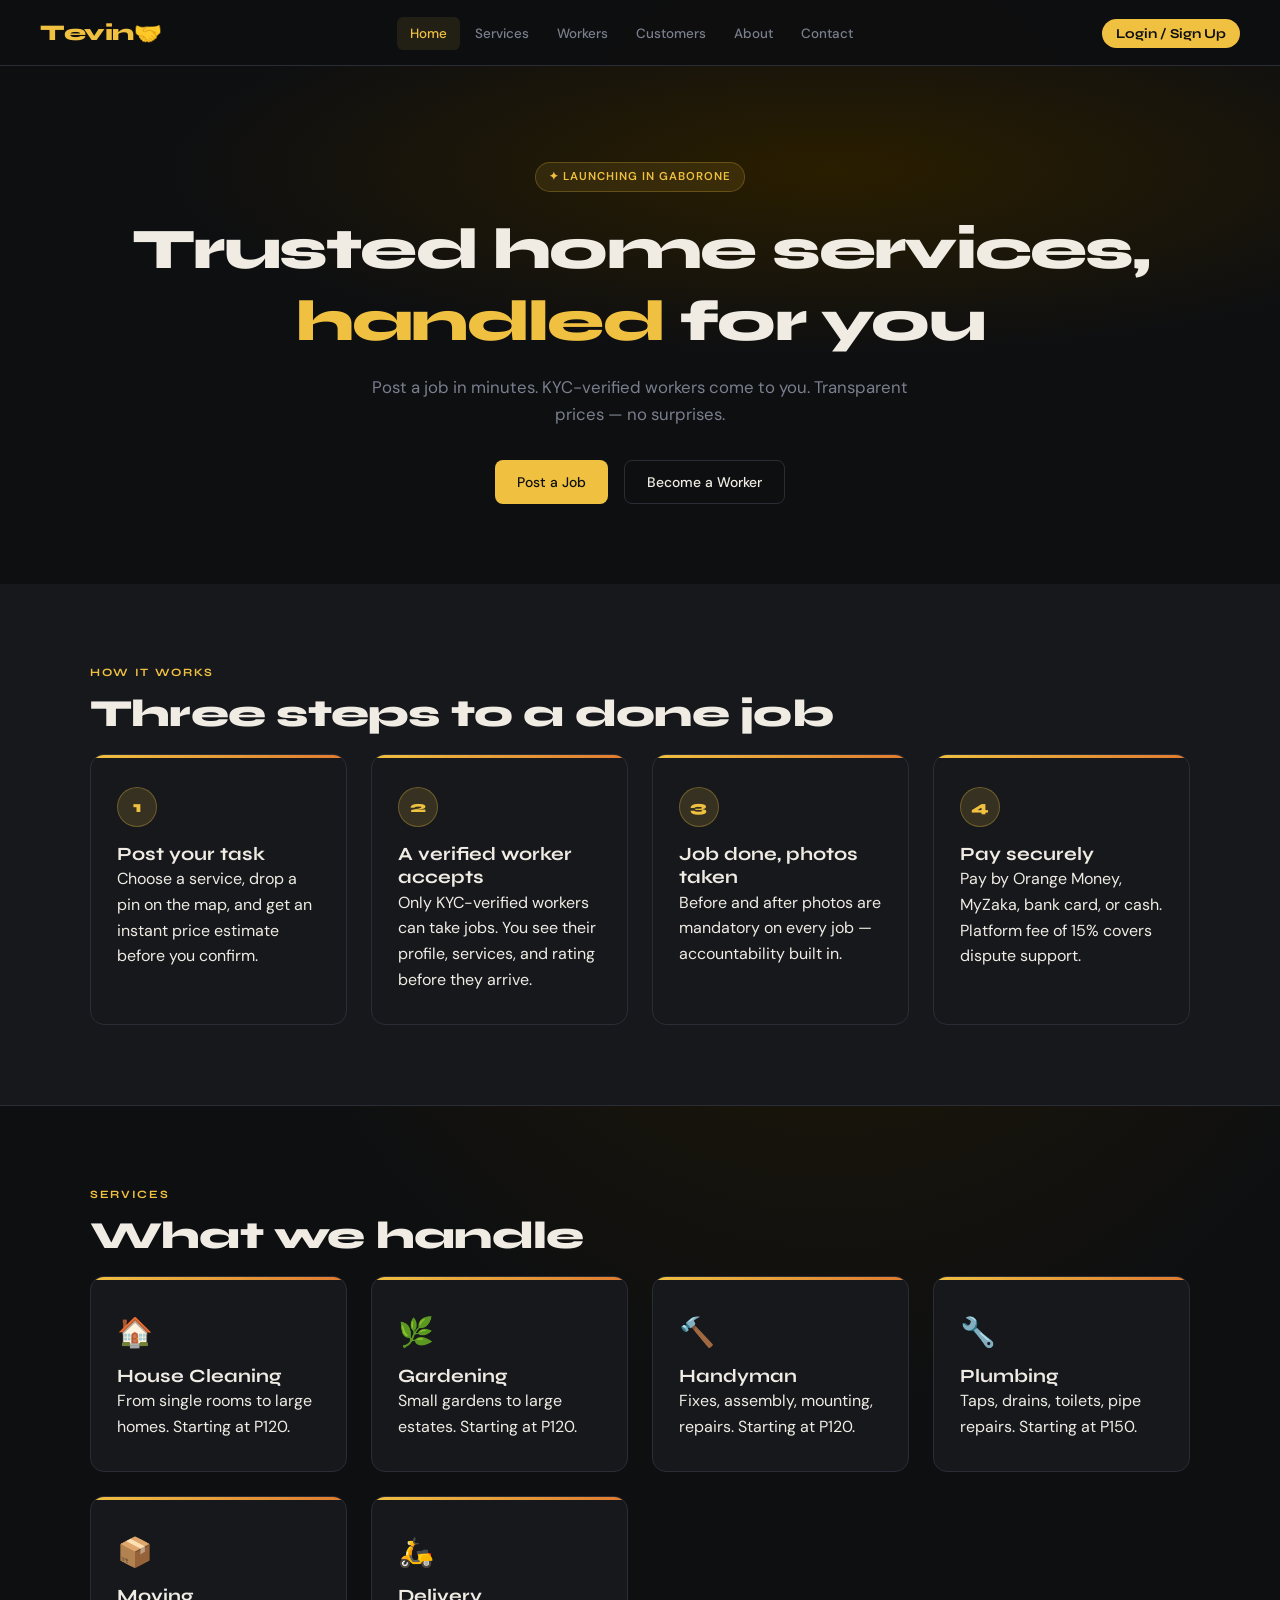
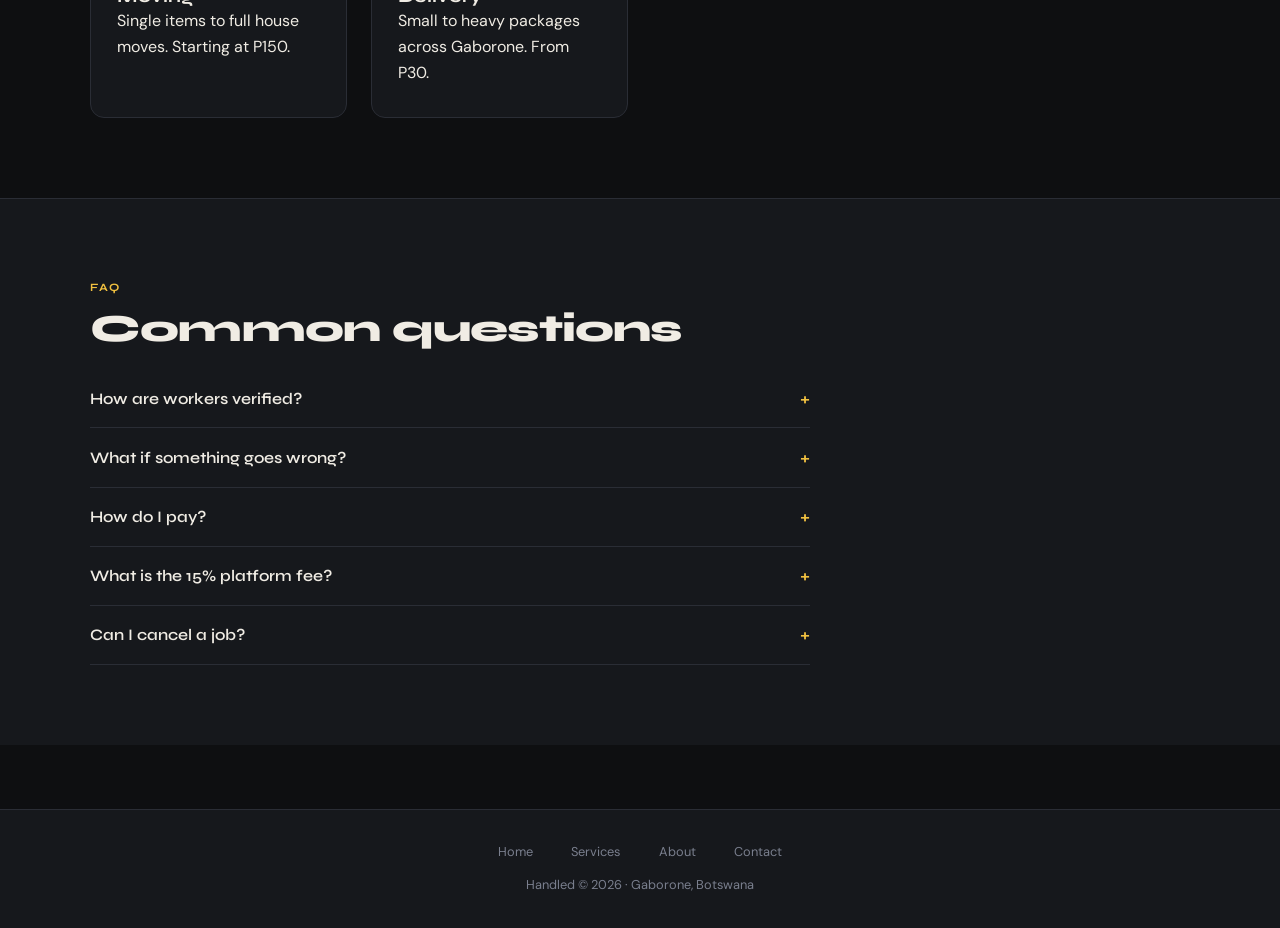
==== commit 44cf15a1: "Update index.html" ====
--- a/index.html
+++ b/index.html
@@ -126,7 +126,7 @@
     <div class="footer-links">
       <a href="index.html">Home</a><a href="services.html">Services</a><a href="about.html">About</a><a href="contact.html">Contact</a>
     </div>
-    <p>Handled &copy; 2022226 &middot; Gaborone, Botswana</p>
+    <p>Handled &copy; 2026 &middot; Gaborone, Botswana</p>
   </footer>
 </div> <script>
 window.addEventListener('DOMContentLoaded', () => {
